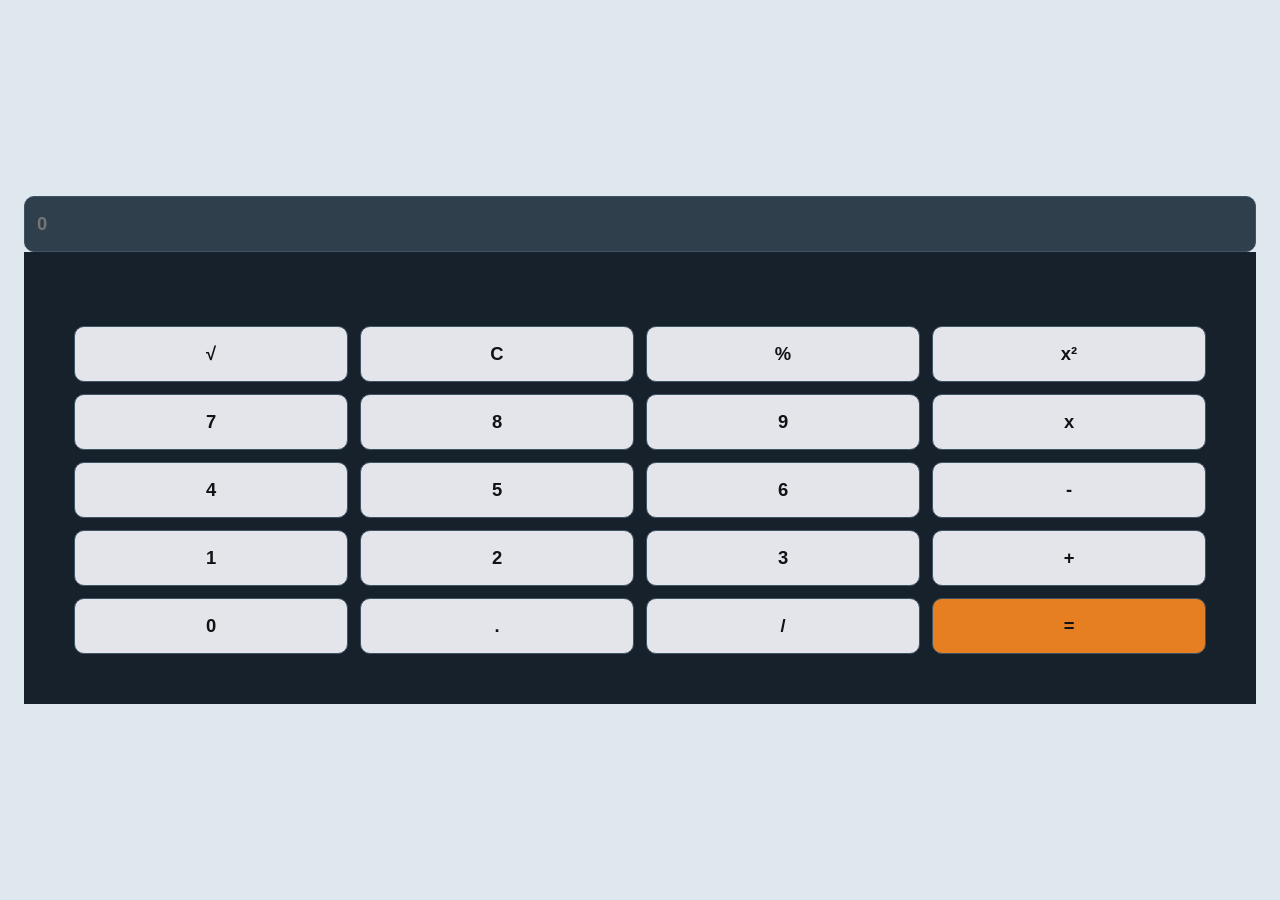
==== index.html @ 14cf75f9 "calculatice base" ====
<!DOCTYPE html>
<html lang="fr">
<head>
    <meta charset="UTF-8">
    <meta name="viewport" content="width=device-width, initial-scale=1.0">
    <link rel="stylesheet" href="style.css">
    <script type="module" src="script.js"></script>
    <title>Calculatice</title>
</head>
<body>
    <section>
        <input type="text" placeholder="0">
        <div class="cal-bg">
            <div class="zone-btn">
                <div class="btn">√</div>
                <div class="btn">C</div>
                <div class="btn">%</div>
                <div class="btn">x²</div>
                <div class="btn">7</div>
                <div class="btn">8</div>
                <div class="btn">9</div>
                <div class="btn">x</div>
                <div class="btn">4</div>
                <div class="btn">5</div>
                <div class="btn">6</div>
                <div class="btn">-</div>
                <div class="btn">1</div>
                <div class="btn">2</div>
                <div class="btn">3</div>
                <div class="btn">+</div>
                <div class="btn">0</div>
                <div class="btn">.</div>
                <div class="btn">/</div>       
                <div class="btn">=</div>
            </div>
        </div>
    </section>
</body>
</html>
---- style.css ----
* {
    box-sizing: border-box;
}

body {
    min-height: 100vh;
    display: flex;
    align-items: center;
    justify-content: center;
    margin: 0;
    padding: 24px;
    font-family: Arial, sans-serif;
    background: #dfe7ef;
}

header,
body > section {
    width: max(100%, 360px);
}

header + section {
    padding: 0 24px 24px;
    background: #17212b;
    border-radius: 0 0 18px 18px;
}
input {
    width: 100%;
    height: 56px;
    padding: 0 12px;
    font-size: 1.15rem;
    font-weight: 700;
    color: #fefefe;
    background-color: #2f3f4c;
    border: 1px solid #3d5366;
    border-radius: 10px;
}
.zone-btn {
    display: grid;
    grid-template-columns: repeat(4, 1fr);
    gap: 12px;
    padding-top: 24px;
}

.cal-bg {
    background-color: #17212b;
    padding: 50px;
}


.btn {
    display: grid;
    min-height: 56px;
    place-items: center;
    padding: 10px;
    font-size: 1.15rem;
    font-weight: 700;
    cursor: pointer;
    background-color: #E4E5EA;
    color: #101315;
    border: 1px solid #3d5366;
    border-radius: 10px;
    transition: background-color 160ms ease, transform 160ms ease;
}

.btn:hover {
    background-color: #3b5264;
    transform: translateY(-2px);
}

.btn:active {
    transform: translateY(0);
}

.btn:last-child {
    grid-column: span 1;
    background-color: #e67e22;
}

.btn:last-child:hover {
    background-color: #f08f38;
}
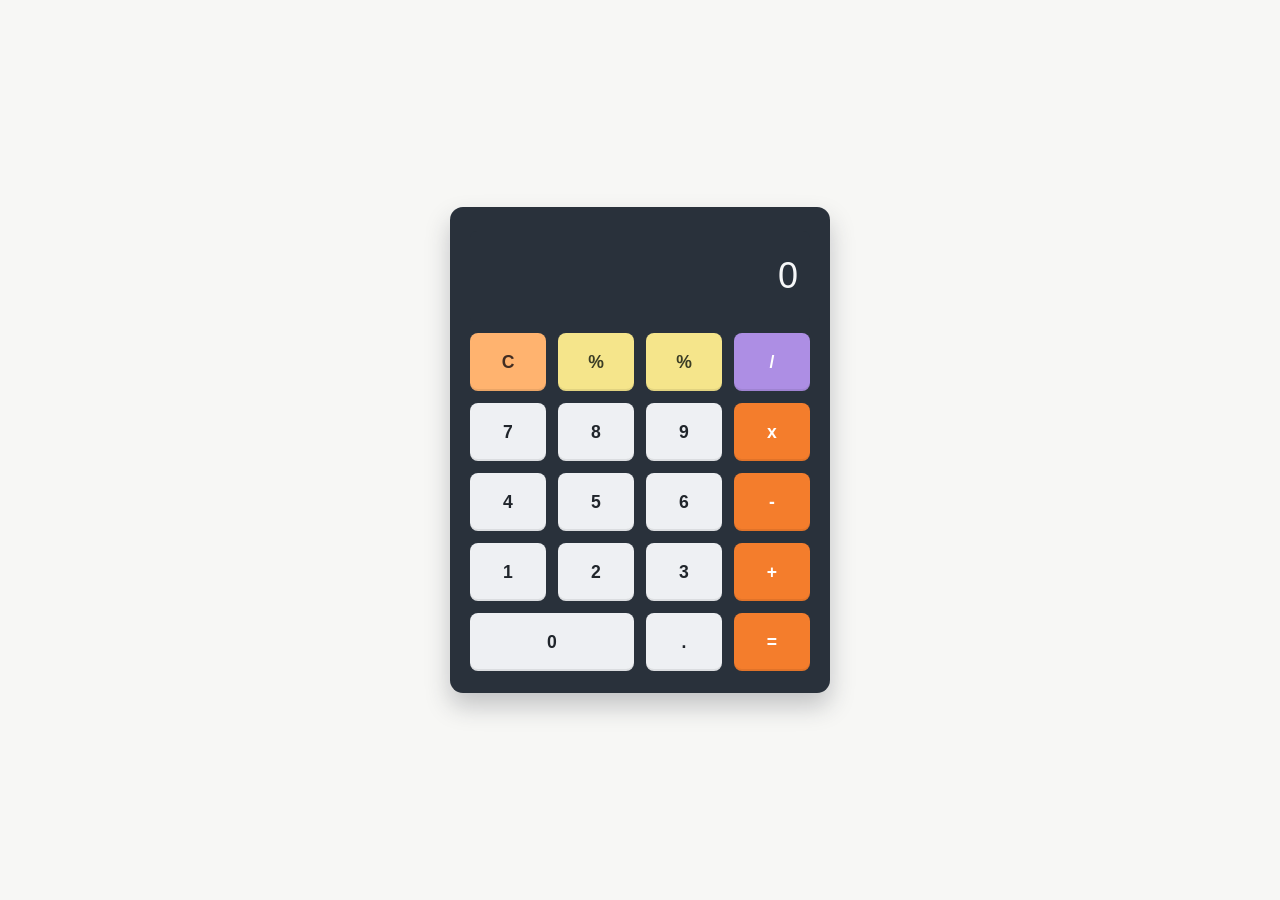
==== commit 2c0fa683: "calculatrice bas à utiliser" ====
--- a/index.html
+++ b/index.html
@@ -1,37 +1,45 @@
 <!DOCTYPE html>
+
 <html lang="fr">
 <head>
     <meta charset="UTF-8">
     <meta name="viewport" content="width=device-width, initial-scale=1.0">
     <link rel="stylesheet" href="style.css">
     <script type="module" src="script.js"></script>
-    <title>Calculatice</title>
+    <title>Calculatrice</title>
 </head>
-<body>
+<body> 
     <section>
-        <input type="text" placeholder="0">
+        <!-- Zone qui affiche la valeur saisie ou le résultat du calcul. -->
+        <input type="text" placeholder="0" aria-label="Écran de la calculatrice" readonly>
+        <!-- Fond visuel qui contient toutes les touches de la calculatrice. -->
         <div class="cal-bg">
+            <!-- Grille utilisée pour organiser les touches sur quatre colonnes. -->
             <div class="zone-btn">
-                <div class="btn">√</div>
-                <div class="btn">C</div>
-                <div class="btn">%</div>
-                <div class="btn">x²</div>
+                <!-- Touches spéciales et opérateurs mathématiques. -->
+                <div class="btn btn-clear">C</div>
+                <div class="btn btn-percent">%</div>
+                <div class="btn btn-percent">%</div>
+                <div class="btn btn-operator">/</div>
+                <!-- Chiffres de la troisième ligne du pavé numérique. -->
                 <div class="btn">7</div>
                 <div class="btn">8</div>
                 <div class="btn">9</div>
-                <div class="btn">x</div>
+                <div class="btn btn-operator">x</div>
+                <!-- Chiffres de la deuxième ligne et opérateur de soustraction. -->
                 <div class="btn">4</div>
                 <div class="btn">5</div>
                 <div class="btn">6</div>
-                <div class="btn">-</div>
+                <div class="btn btn-operator">-</div>
+                <!-- Chiffres de la première ligne et opérateur d'addition. -->
                 <div class="btn">1</div>
                 <div class="btn">2</div>
                 <div class="btn">3</div>
-                <div class="btn">+</div>
-                <div class="btn">0</div>
+                <div class="btn btn-operator">+</div>
+                <!-- Dernière ligne : zéro, virgule décimale, division et résultat. -->
+                <div class="btn btn-zero">0</div>
                 <div class="btn">.</div>
-                <div class="btn">/</div>       
-                <div class="btn">=</div>
+                <div class="btn btn-equals">=</div>
             </div>
         </div>
     </section>
--- a/style.css
+++ b/style.css
@@ -1,7 +1,9 @@
+/* Base commune de la page. */
 * {
     box-sizing: border-box;
 }
 
+/* Centre la calculatrice dans la fenêtre. */
 body {
     min-height: 100vh;
     display: flex;
@@ -10,72 +12,118 @@
     margin: 0;
     padding: 24px;
     font-family: Arial, sans-serif;
-    background: #dfe7ef;
+    background: #f7f7f5;
 }
 
-header,
+/* Conteneur principal de la calculatrice. */
 body > section {
-    width: max(100%, 360px);
+    width: min(100%, 380px);
+    padding: 24px 20px 22px;
+    background: #29313b;
+    border-radius: 13px;
+    box-shadow: 0 13px 24px rgba(38, 45, 54, 0.25);
 }
 
-header + section {
-    padding: 0 24px 24px;
-    background: #17212b;
-    border-radius: 0 0 18px 18px;
-}
+/* Écran qui affiche la valeur saisie ou le résultat. */
 input {
     width: 100%;
-    height: 56px;
+    height: 90px;
     padding: 0 12px;
-    font-size: 1.15rem;
-    font-weight: 700;
-    color: #fefefe;
-    background-color: #2f3f4c;
-    border: 1px solid #3d5366;
-    border-radius: 10px;
+    border: 0;
+    outline: 0;
+    border-radius: 7px 7px 3px 3px;
+    color: #f6f7f8;
+    background: #29313b;
+    font-size: clamp(1.8rem, 8vw, 2.25rem);
+    font-weight: 400;
+    text-align: right;
 }
+
+/* Apparence du texte affiché quand l'écran est vide. */
+input::placeholder {
+    color: #f6f7f8;
+    opacity: 1;
+}
+
+/* Espace entre l'écran et le pavé de touches. */
+.cal-bg {
+    padding: 12px 0 0;
+}
+
+/* Organisation des touches en quatre colonnes. */
 .zone-btn {
     display: grid;
     grid-template-columns: repeat(4, 1fr);
     gap: 12px;
-    padding-top: 24px;
 }
 
-.cal-bg {
-    background-color: #17212b;
-    padding: 50px;
+/* Apparence commune de toutes les touches. */
+.btn {
+    display: grid;
+    place-items: center;
+    min-height: 58px;
+    padding: 10px 4px;
+    border: 0;
+    border-radius: 8px;
+    color: #20252b;
+    background: #eef0f3;
+    box-shadow: inset 0 -2px 0 rgba(0, 0, 0, 0.08);
+    cursor: pointer;
+    font-size: 1.1rem;
+    font-weight: 700;
+    transition: transform 120ms ease, filter 120ms ease;
+    user-select: none;
 }
 
-
-.btn {
-    display: grid;
-    min-height: 56px;
-    place-items: center;
-    padding: 10px;
-    font-size: 1.15rem;
-    font-weight: 700;
-    cursor: pointer;
-    background-color: #E4E5EA;
-    color: #101315;
-    border: 1px solid #3d5366;
-    border-radius: 10px;
-    transition: background-color 160ms ease, transform 160ms ease;
-}
-
+/* Effets visuels au survol et pendant le clic. */
 .btn:hover {
-    background-color: #3b5264;
-    transform: translateY(-2px);
+    filter: brightness(1.08);
+    transform: translateY(-1px);
 }
 
 .btn:active {
-    transform: translateY(0);
+    transform: translateY(1px);
 }
 
-.btn:last-child {
-    grid-column: span 1;
-    background-color: #e67e22;
+/* Couleurs des touches spéciales et des opérateurs. */
+.btn-clear {
+    color: #422d22;
+    background: #ffb36f;
 }
 
-.btn:last-child:hover {
-    background-color: #f08f38;
-}+.btn-percent {
+    color: #3b3d25;
+    background: #f5e58b;
+}
+
+.btn-operator {
+    color: #fff;
+    background: #f47d2c;
+}
+
+.zone-btn > .btn:nth-child(4),
+.zone-btn > .btn:nth-child(20) {
+    background: #ad8ee4;
+}
+
+/* Touche de résultat. */
+.btn-equals {
+    color: #fff;
+    background: #f47d2c;
+}
+
+/* Le zéro occupe deux colonnes. */
+.btn-zero {
+    grid-column: span 2;
+}
+
+/* Réduit les dimensions sur les petits écrans. */
+@media (max-width: 360px) {
+    body {
+        padding: 14px;
+    }
+
+    body > section {
+        padding: 16px 12px 14px;
+    }
+}
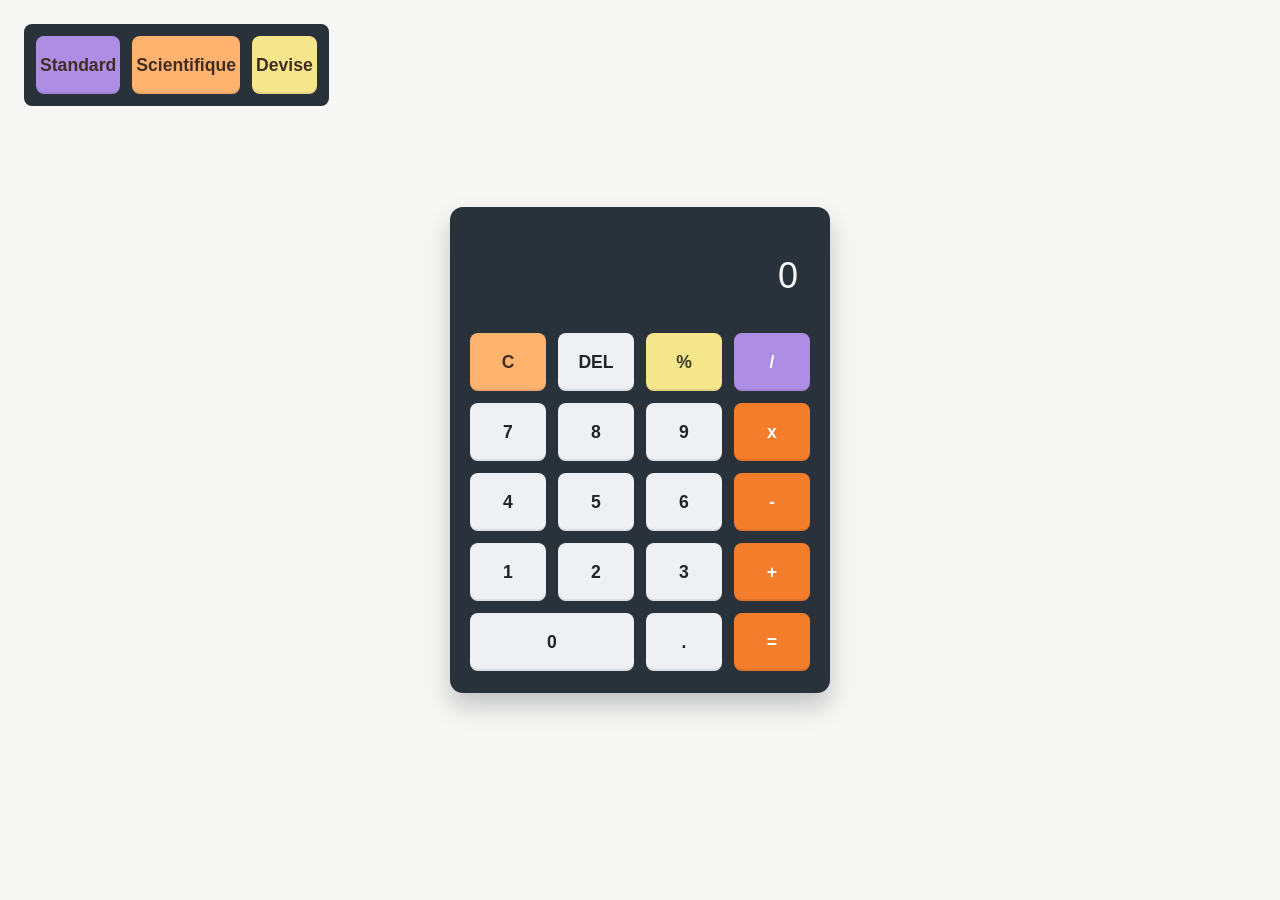
==== commit 60004027: "standard calculator" ====
--- a/index.html
+++ b/index.html
@@ -1,24 +1,29 @@
 <!DOCTYPE html>
-
 <html lang="fr">
 <head>
     <meta charset="UTF-8">
     <meta name="viewport" content="width=device-width, initial-scale=1.0">
     <link rel="stylesheet" href="style.css">
-    <script type="module" src="script.js"></script>
+    <script type="module" src="script.js" defer></script>
     <title>Calculatrice</title>
 </head>
-<body> 
+<body>
+    <!-- zone de selection de la zone de calculatrice -->
+    <div class="mode">
+        <div class="btn-standard">Standard</div>
+        <div class="btn-Scientifique">Scientifique</div>
+        <div class="btn-Devise">Devise</div>
+    </div>
     <section>
         <!-- Zone qui affiche la valeur saisie ou le résultat du calcul. -->
-        <input type="text" placeholder="0" aria-label="Écran de la calculatrice" readonly>
+        <input type="text" inputmode="decimal" placeholder="0" aria-label="Écran de la calculatrice" readonly>
         <!-- Fond visuel qui contient toutes les touches de la calculatrice. -->
         <div class="cal-bg">
             <!-- Grille utilisée pour organiser les touches sur quatre colonnes. -->
             <div class="zone-btn">
                 <!-- Touches spéciales et opérateurs mathématiques. -->
                 <div class="btn btn-clear">C</div>
-                <div class="btn btn-percent">%</div>
+                <div class="btn btn-delete">DEL</div>
                 <div class="btn btn-percent">%</div>
                 <div class="btn btn-operator">/</div>
                 <!-- Chiffres de la troisième ligne du pavé numérique. -->
--- a/style.css
+++ b/style.css
@@ -56,7 +56,34 @@
     grid-template-columns: repeat(4, 1fr);
     gap: 12px;
 }
-
+.mode {
+    display: flex;
+    justify-content: space-between;
+    background: #29313b;
+    border-radius: 8px;
+    position: absolute;
+    padding: 12px 12px 12px 12px;
+    top: 24px;
+    left: 24px;
+    gap: 12px;
+    margin-bottom: 10px;
+}
+.btn-standard, .btn-Devise, .btn-Scientifique {
+    display: grid;
+    place-items: center;
+    min-height: 58px;
+    padding: 10px 4px;
+    border: 0;
+    border-radius: 8px;
+    color: #20252b;
+    background: #eef0f3;
+    box-shadow: inset 0 -2px 0 rgba(0, 0, 0, 0.08);
+    cursor: pointer;
+    font-size: 1.1rem;
+    font-weight: 700;
+    transition: transform 120ms ease, filter 120ms ease;
+    user-select: none;
+}
 /* Apparence commune de toutes les touches. */
 .btn {
     display: grid;
@@ -100,7 +127,18 @@
     color: #fff;
     background: #f47d2c;
 }
-
+.mode > .btn-Devise {
+    color: #422d22;
+    background: #f5e58b;
+}
+.mode > .btn-Scientifique {
+    color: #422d22;
+    background: #ffb36f;
+}
+.mode > .btn-standard {
+    color: #422d22;
+    background: #ad8ee4;
+}
 .zone-btn > .btn:nth-child(4),
 .zone-btn > .btn:nth-child(20) {
     background: #ad8ee4;
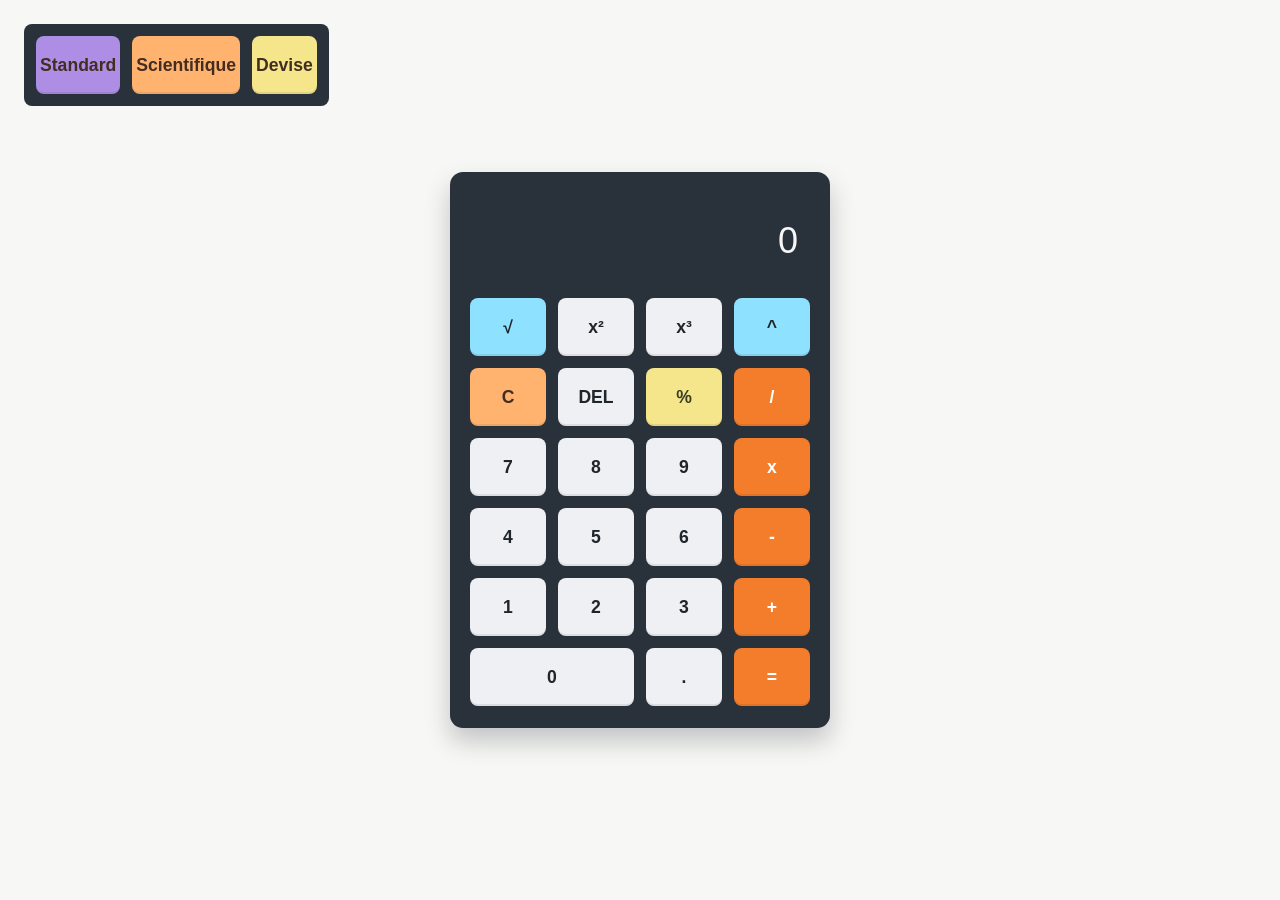
==== commit 4af752ca: "over" ====
--- a/index.html
+++ b/index.html
@@ -4,7 +4,7 @@
     <meta charset="UTF-8">
     <meta name="viewport" content="width=device-width, initial-scale=1.0">
     <link rel="stylesheet" href="style.css">
-    <script type="module" src="script.js" defer></script>
+    <script src="script.js" defer></script>
     <title>Calculatrice</title>
 </head>
 <body>
@@ -21,6 +21,11 @@
         <div class="cal-bg">
             <!-- Grille utilisée pour organiser les touches sur quatre colonnes. -->
             <div class="zone-btn">
+                <!-- Touches spéciales et opérateurs mathématiques. -->
+                <div class="btn bt-square-root">√</div>
+                <div class="btn bt-power">x²</div>
+                <div class="btn bt-power2">x³</div>
+                <div class="btn bt-exponation">^</div>
                 <!-- Touches spéciales et opérateurs mathématiques. -->
                 <div class="btn btn-clear">C</div>
                 <div class="btn btn-delete">DEL</div>
--- a/style.css
+++ b/style.css
@@ -66,7 +66,7 @@
     top: 24px;
     left: 24px;
     gap: 12px;
-    margin-bottom: 10px;
+    margin-bottom: 30px;
 }
 .btn-standard, .btn-Devise, .btn-Scientifique {
     display: grid;
@@ -139,9 +139,13 @@
     color: #422d22;
     background: #ad8ee4;
 }
-.zone-btn > .btn:nth-child(4),
-.zone-btn > .btn:nth-child(20) {
-    background: #ad8ee4;
+.zone-btn > .btn:nth-child(8) {
+    background: #f47d2c;
+}
+
+.zone-btn > .btn:nth-child(1),
+.zone-btn > .btn:nth-child(4) {
+    background: #8ee1ff;
 }
 
 /* Touche de résultat. */
